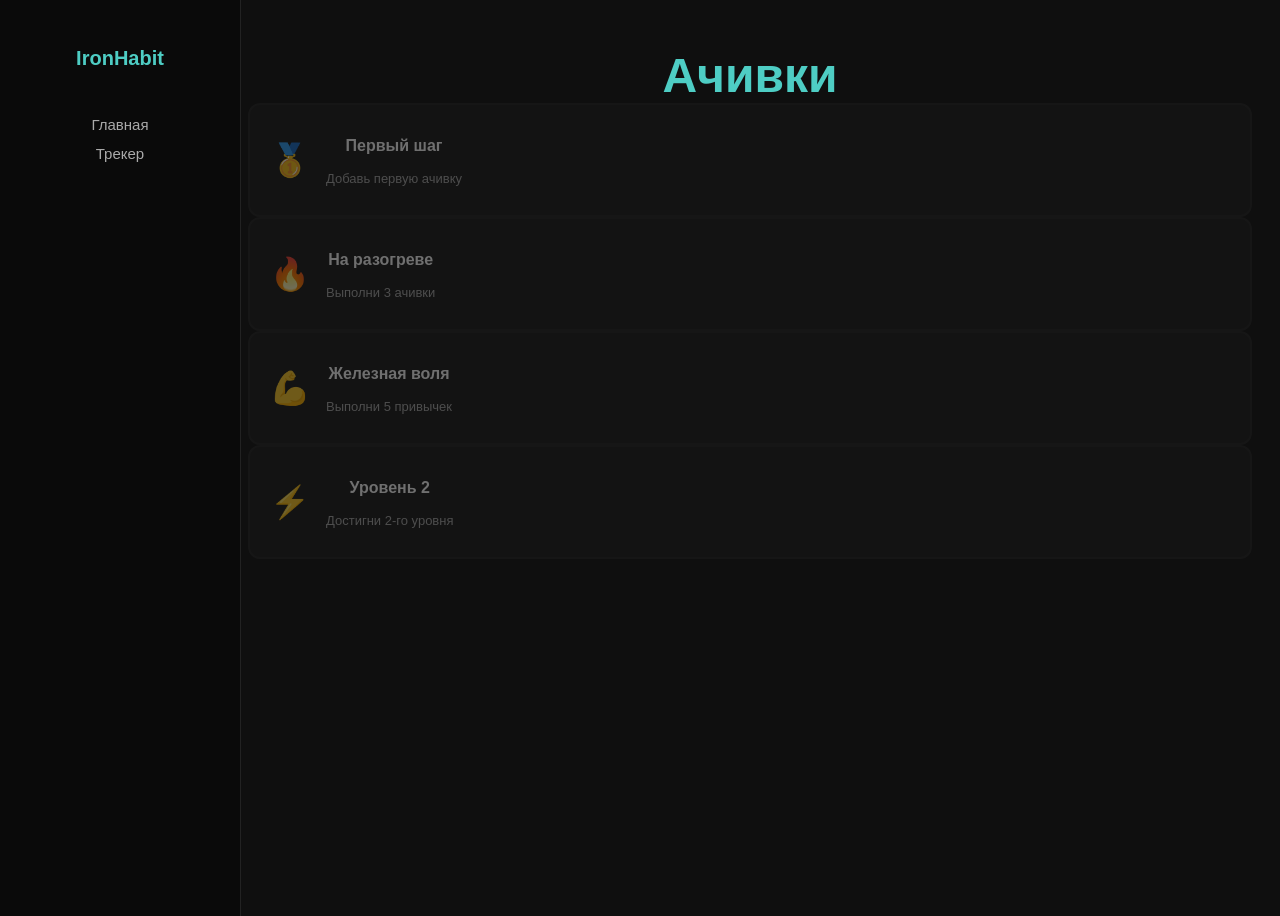
==== achievements.html @ 3e39fb2c "first commit" ====
<!DOCTYPE html>
<html lang="ru">
    <head>
        <meta charset="UTF-8">
        <title>IronHabit - Ачивки</title>
        <link rel="stylesheet" href="style.css">
    </head>
    <body class="tracker-layout">
        <div class="sidebar">
            <h2>IronHabit</h2>
            <nav>
                <a href="index.html">Главная</a>
                <a href="tracker.html">Трекер</a>
            </nav>
        </div>
        <div class="main-content">
            <h1>Ачивки</h1>
            <div id="achievements-list"></div>
        </div>
        <script src="achievements.js"></script>
    </body>
</html>
---- style.css ----
body {
    background-color: #0f0f0f;
    color: #ffffff;
    font-family: Arial, sans-serif;
    text-align: center;
}
h1 {
    font-size: 48px;
    color: #4ecdc4;
    margin: 0;
}
.quote-block {
    margin-top: 40px;
    border-left: 4px solid#4ecdc4;
    padding-left: 20px;
    max-width: 400px;
    margin-left: auto;
    margin-right: auto;
}
.btn {
    display: block;
    margin-top: 40px;
    padding: 14px 40px;
    background-color: #4ecdc4;
    color: #0f0f0f;
    text-decoration: none;
    border-radius: 8px;
    width: fit-content;
    margin-left: auto;
    margin-right: auto;
    font-weight: bold;
}
.add-habit {
    margin-top: 30px;
}

.add-habit input {
    padding: 10px 16px;
    border-radius: 8px;
    border: 2px solid #4ecdc4;
    background-color: #1a1a1a;
    color: #ffffff;
    font-size: 16px;
}

.add-habit button {
    padding: 10px 20px;
    border-radius: 8px;
    border: none;
    background-color: #4ecdc4;
    color: #0f0f0f;
    font-weight: bold;
    font-size: 16px;
    cursor: pointer;
}
.habits-list {
    margin-top: 30px;
}

.habits-card {
    background-color: #1a1a1a;
    border: 2px solid #4ecdc4;
    border-radius: 10px;
    padding: 16px 24px;
    margin-top: 12px;
    width: 400px;
    margin-left: auto;
    margin-right: auto;
    text-align: left;
    font-size: 16px;
    color: #ffffff;
    display: flex;
    align-items: center;
    justify-content: space-between;
}

.done-btn {
    width: 36px;
    height: 36px;
    border-radius: 50%;
    border: 2px solid #4ecdc4;
    background: transparent;
    color: transparent;
    cursor: pointer;
    font-size: 16px;
    font-weight: bold;
    flex-shrink: 0;
}

.delete-btn {
    background-color: #8b0000;
    color: #ffffff;
    border: none;
    border-radius: 8px;
    padding: 6px 12px;
    cursor: pointer;
    font-weight: bold;
}

#xp-bar-container {
    width: 300px;
    height: 10px;
    background-color: #1a1a1a;
    border-radius: 10px;
    margin-top: 8px;
    border: 1px solid #4ecdc4;
    margin-left: auto;
    margin-right: auto;
}

#xp-bar {
    height: 10px;
    width: 0%;
    background-color: #4ecdc4;
    border-radius: 10px;
    transition: width 0.4s;
}

#level {
    font-size: 14px;
    color: #4ecdc4;
    margin-top: 6px;
}

.sidebar {
    width: 200px;
    min-height: 100vh;
    background-color: #0a0a0a;
    border-right: 1px solid #222;
    padding: 30px 20px;
    display: flex;
    flex-direction: column;
    gap: 30px;
    position: fixed;
    left: 0;
    top: 0;
}

.sidebar h2 {
    color: #4ecdc4;
    font-size: 20px;
}

.sidebar nav {
    display: flex;
    flex-direction: column;
    gap: 12px;
}

.sidebar nav a {
    color: #aaaaaa;
    text-decoration: none;
    font-size: 15px;
}

.sidebar nav a:hover {
    color: #4ecdc4;
}

.main-content {
    margin-left: 220px;
    width: 100%;
    padding: 40px 20px;
    text-align: center;
}

.modal {
    display: none;
    position: fixed;
    top: 0;
    left: 0;
    width: 100%;
    height: 100%;
    background-color: rgba(0, 0, 0, 0.7);
    z-index: 1000;
    justify-content: center;
    align-items: center;
}

.modal-content {
    background-color: #1a1a1a;
    border: 1px solid #4ecdc4;
    border-radius: 12px;
    padding: 30px;
    max-width: 600px;
    width: 90%;
    position: relative;
}

.modal-content p {
    text-align: left;
    padding-left: 20px;
    display: flex;
    align-items: center;
    gap: 8px;
}

.modal-content p span {
    vertical-align: middle;
    line-height: 1;
}

.modal-close {
    position: absolute;
    top: 12px;
    right: 12px;
    background: #8b0000;
    border: none;
    color: #fff;
    width: 28px;
    height: 28px;
    border-radius: 6px;
    cursor: pointer;
    font-size: 14px;
    font-weight: bold;
}

.tracker-layout {
    display: flex;
    flex-direction: row;
    min-height: 100vh;
}

.index-layout {
    display: flex;
    flex-direction: column;
    align-items: center;
    justify-content: center;
    min-height: 100vh;
}

.achievement {
    display: none;
    position: fixed;
    bottom: 30px;
    right: 30px;
    background: #1a1a1a;
    border: 2px solid #4ecdc4;
    border-radius: 12px;
    padding: 16px 24px;
    font-size: 16px;
    font-weight: bold;
    z-index: 999;
}

.achievement-label {
    font-size: 11px;
    color: #4ecdc4;
    text-transform: uppercase;
    letter-spacing: 2px;
    display: block;
    margin-bottom: 6px;
    text-align: center;
}

.achievements-list {
    display: flex;
    flex-direction: column;
    gap: 12px;
    margin-top: 20px;
}

.ach-card {
    display: flex;
    align-items: center;
    gap: 16px;
    padding: 16px 20px;
    border-radius: 12px;
    border: 2px solid #222;
    background: #1a1a1a;
}

.ach-card.unlocked {
    border-color: #4ecdc4;
}

.ach-card.locked {
    opacity: 0.4;
}

.ach-icon {
    font-size: 32px;
}

.ach-name {
    font-size: 16px;
    font-weight: bold;
    color: #fff;
}

.ach-desc {
    font-size: 13px;
    color: #aaa;
    margin-top: 4px;
}

.quote-block {
    text-align: center;
    padding: 12px 20px;
    margin: 10px auto;
    border-left: 3px solid #4ecdc4;
    background-color: rgba(78, 205, 196, 0.05);
    border-radius: 6px;
    font-size: italic;
    color: #aaa;
    max-width: 500px;
}

.quote-block-home {
    text-align: center;
    padding: 12px 20px;
    margin: 10px auto;
    border-left: 3px solid #4ecdc4;
    font-size: italic;
    color: #aaa;
    max-width: 500px;
}
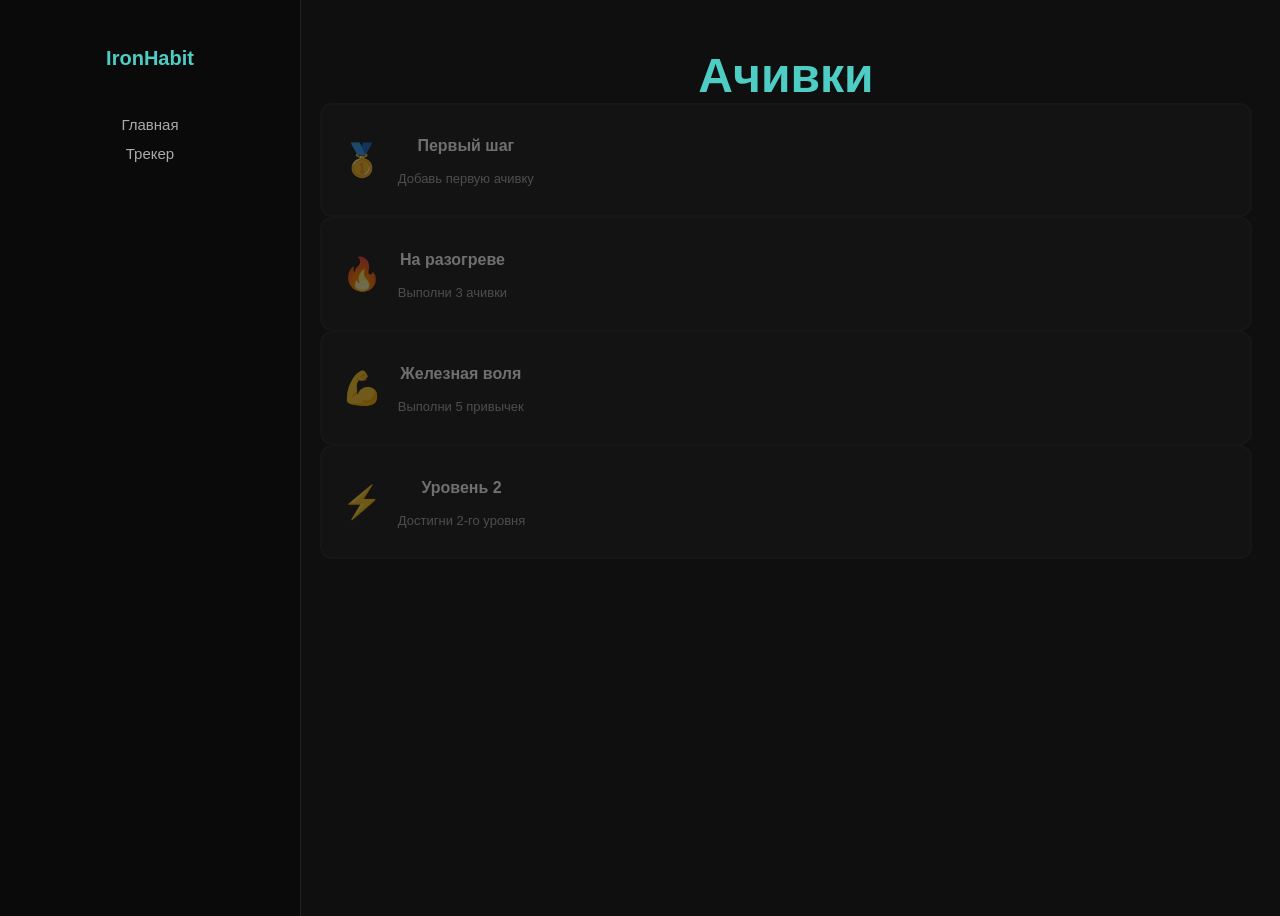
==== commit 8d821343: "бургер меню для мобильных" ====
--- a/achievements.html
+++ b/achievements.html
@@ -2,6 +2,7 @@
 <html lang="ru">
     <head>
         <meta charset="UTF-8">
+        <meta name="viewport" content="width=device-width, initial-scale=1.0">
         <title>IronHabit - Ачивки</title>
         <link rel="stylesheet" href="style.css">
     </head>
@@ -13,10 +14,28 @@
                 <a href="tracker.html">Трекер</a>
             </nav>
         </div>
+        <div class="overlay" id="overlay" onclick="closeSidebar()"></div>
+
+        <div class="topbar">
+            <button class="burger" onclick="openSidebar()">☰</button>
+            <span>IronHabit</span>
+        </div>
         <div class="main-content">
             <h1>Ачивки</h1>
             <div id="achievements-list"></div>
         </div>
         <script src="achievements.js"></script>
+        <script>
+            function openSidebar() {
+    document.querySelector('.sidebar').classList.add('open');
+    document.getElementById('overlay').classList.add('open');
+    document.querySelector('.topbar').style.display = 'none';
+}
+function closeSidebar() {
+    document.querySelector('.sidebar').classList.remove('open');
+    document.getElementById('overlay').classList.remove('open');
+    document.querySelector('.topbar').style.display = 'flex';
+}
+        </script>
     </body>
 </html>
--- a/style.css
+++ b/style.css
@@ -123,7 +123,7 @@
 }
 
 .sidebar {
-    width: 200px;
+    width: 260px;
     min-height: 100vh;
     background-color: #0a0a0a;
     border-right: 1px solid #222;
@@ -132,8 +132,8 @@
     flex-direction: column;
     gap: 30px;
     position: fixed;
+    top: 0;
     left: 0;
-    top: 0;
 }
 
 .sidebar h2 {
@@ -314,4 +314,75 @@
     font-size: italic;
     color: #aaa;
     max-width: 500px;
+}
+
+@media (max-width: 600px) {
+    .main-content {
+        margin-left: 0;
+        width: 100%;
+        padding-top: 60px;
+        padding: 60px 10px 10px 10px !important;
+    }
+    .topbar {
+        position: fixed;
+        top: 0;
+        left: 0;
+        width: 100%;
+        display: flex;
+        align-items: center;
+        gap: 14px;
+        padding: 12px 16px;
+        background: #111;
+        border-bottom: 1px solid #4ecdc4;
+        z-index: 100;
+    }
+    .topbar span {
+        color: #4ecdc4;
+        font-weight: bold;
+    }
+    .burger {
+        background: none;
+        border: none;
+        color: #4ecdc4;
+        font-size: 26px;
+        cursor: pointer;
+    }
+    .overlay {
+        display: none;
+        position: fixed;
+        top: 0; left: 0;
+        width: 100%; height: 100%;
+        background: rgba(0, 0, 0, 0.5);
+        z-index: 10;
+    }
+    .overlay.open {display: block; }
+    .sidebar {   
+        position: fixed !important;
+        top: 0; left: -260px !important;
+        width: 260px !important;
+        max-width: 260px !important;
+        height: 100% !important;
+        z-index: 20 !important;
+        transition: left 0.3s ease !important;
+        overflow: visible !important;
+        left: -300px !important;
+    }
+    .sidebar.open {
+        left: 0 !important;
+        pointer-events: auto !important;
+    }
+    .habits-list {
+        padding: 0;
+    }
+    .habit-card {
+        box-sizing: border-box;
+        width: 100%;
+    }
+    .habits-card {
+        width: 100%;
+        box-sizing: border-box;
+    }
+    body {
+        overflow-x: hidden;
+    }
 }
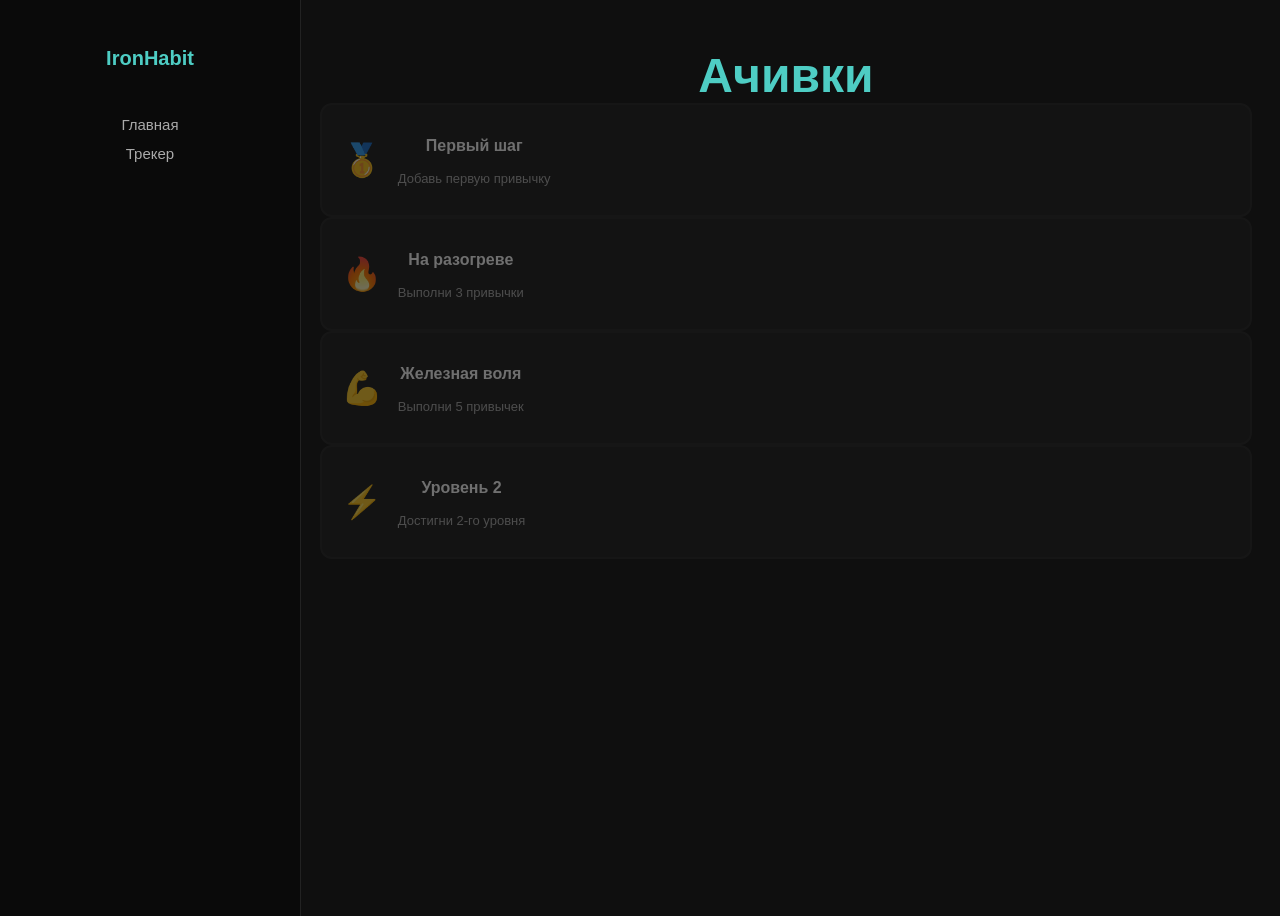
==== commit 08f39245: "сделал фавикон" ====
--- a/achievements.html
+++ b/achievements.html
@@ -5,6 +5,7 @@
         <meta name="viewport" content="width=device-width, initial-scale=1.0">
         <title>IronHabit - Ачивки</title>
         <link rel="stylesheet" href="style.css">
+        <link rel="icon" href="favicon.ico">
     </head>
     <body class="tracker-layout">
         <div class="sidebar">
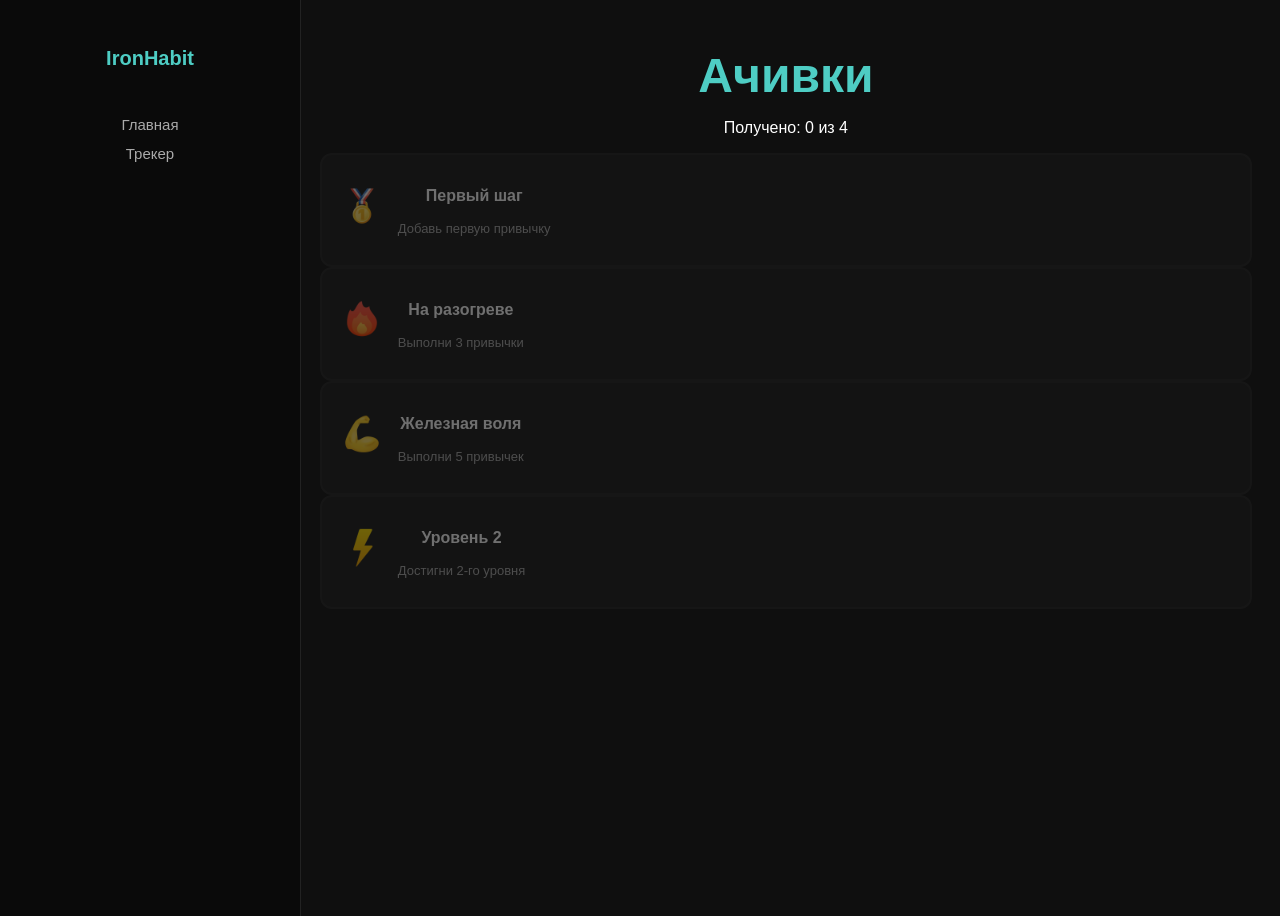
==== commit e49e125e: "сделал счетчик ачивок" ====
--- a/achievements.html
+++ b/achievements.html
@@ -1,11 +1,22 @@
 <!DOCTYPE html>
 <html lang="ru">
     <head>
+
+    <!-- Google tag (gtag.js) -->
+<script async src="https://www.googletagmanager.com/gtag/js?id=G-P31D7NJDYB"></script>
+<script>
+  window.dataLayer = window.dataLayer || [];
+  function gtag(){dataLayer.push(arguments);}
+  gtag('js', new Date());
+
+  gtag('config', 'G-P31D7NJDYB');
+</script>
+
         <meta charset="UTF-8">
         <meta name="viewport" content="width=device-width, initial-scale=1.0">
         <title>IronHabit - Ачивки</title>
         <link rel="stylesheet" href="style.css">
-        <link rel="icon" href="favicon.ico">
+        <link rel="icon" href="favicon-32x32.png">
     </head>
     <body class="tracker-layout">
         <div class="sidebar">
@@ -23,6 +34,7 @@
         </div>
         <div class="main-content">
             <h1>Ачивки</h1>
+            <p id="achievements-stats" style="margin-bottom: 16px;"></p>
             <div id="achievements-list"></div>
         </div>
         <script src="achievements.js"></script>
--- a/style.css
+++ b/style.css
@@ -85,16 +85,21 @@
     font-size: 16px;
     font-weight: bold;
     flex-shrink: 0;
+    display: flex;
+    align-items: center;
+    justify-content: center;
 }
 
 .delete-btn {
-    background-color: #8b0000;
     color: #ffffff;
     border: none;
     border-radius: 8px;
-    padding: 6px 12px;
+    padding: 6px 8px;
     cursor: pointer;
     font-weight: bold;
+    display: flex;
+    align-items: center;
+    justify-content: center;
 }
 
 #xp-bar-container {
@@ -145,6 +150,7 @@
     display: flex;
     flex-direction: column;
     gap: 12px;
+    align-items: center;
 }
 
 .sidebar nav a {
@@ -193,6 +199,18 @@
     display: flex;
     align-items: center;
     gap: 8px;
+}
+
+.modal-content p.centered {
+    display: block;
+    text-align: center;
+    padding-left: 0;
+}
+
+.modal-content td {
+    padding: 6px 2px;
+    vertical-align: middle;
+    text-align: left;
 }
 
 .modal-content p span {
@@ -213,6 +231,14 @@
     cursor: pointer;
     font-size: 14px;
     font-weight: bold;
+    display: flex;
+    align-items: center;
+    justify-content: center;
+    background-image: url('icons/icons8-close-white-100.png');
+    background-size: 23px 23px;
+    background-repeat: no-repeat;
+    background-position: center;
+    color: transparent;
 }
 
 .tracker-layout {
@@ -385,4 +411,9 @@
     body {
         overflow-x: hidden;
     }
+    #goggins-link {
+        position: relative;
+        z-index: 10;
+        pointer-events: auto;
+    }
 }
